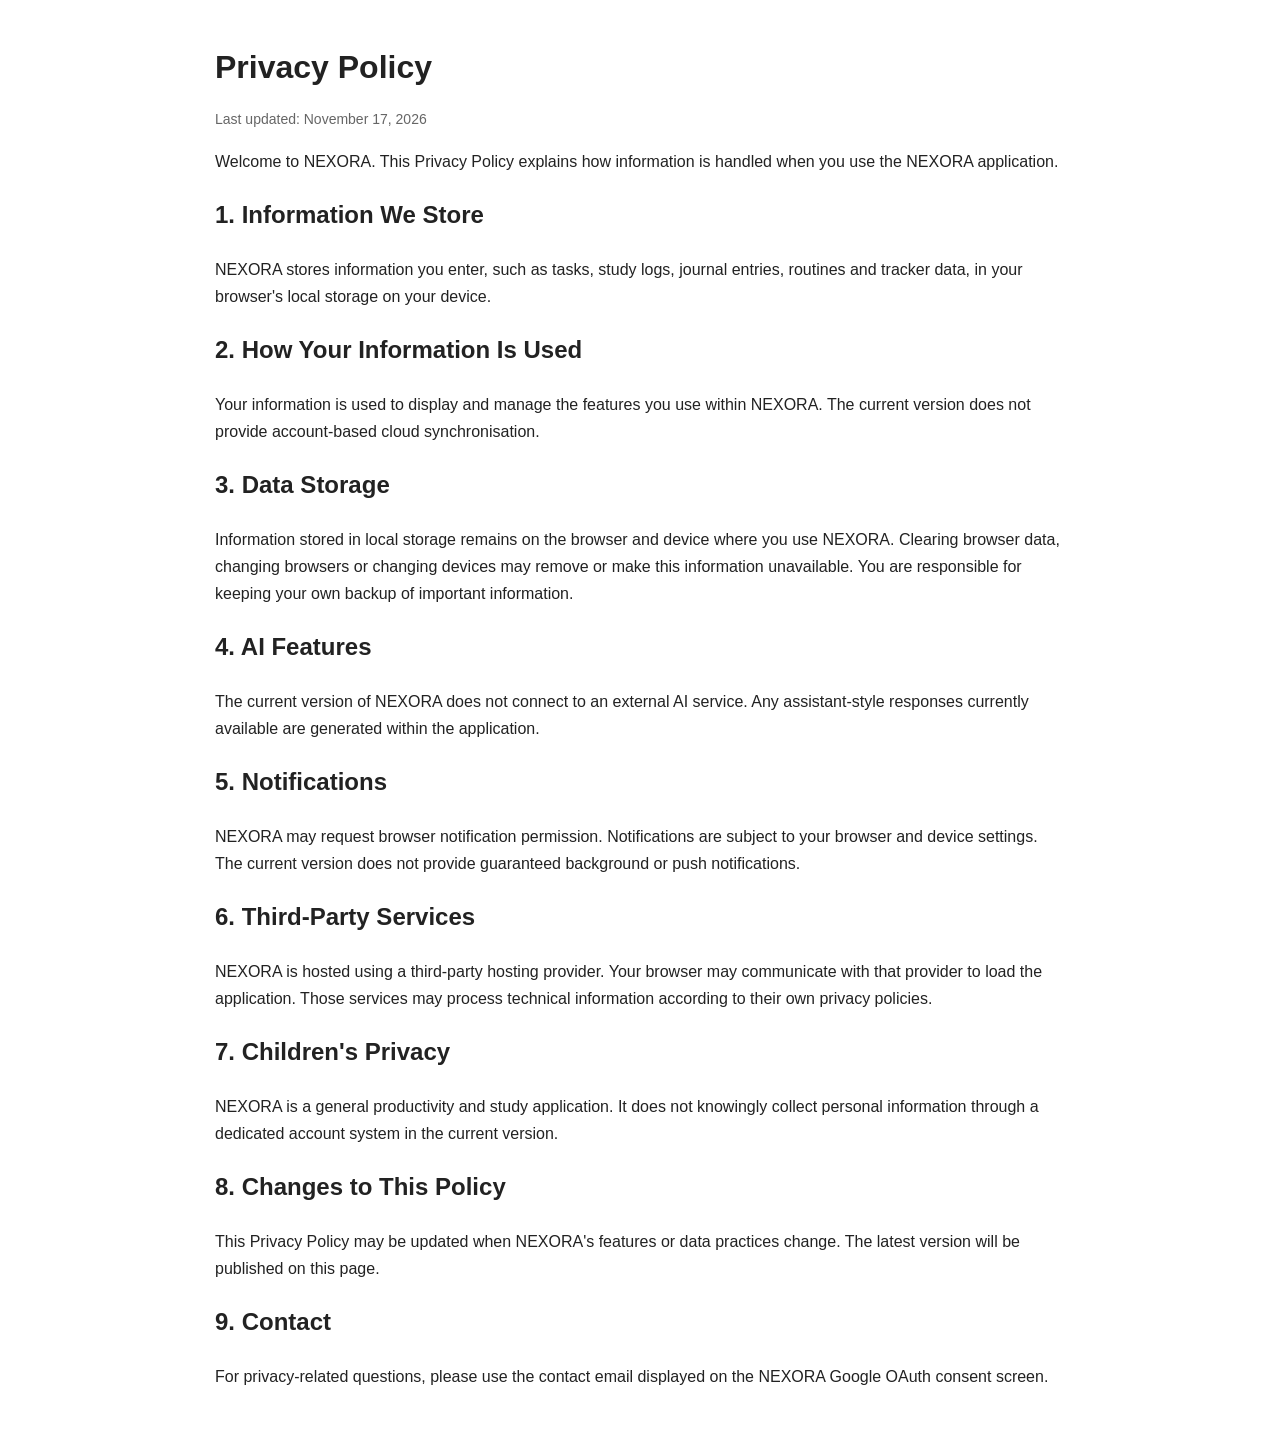
==== privacy.html @ b64c309f "Add privacy policy" ====
<!DOCTYPE html>
<html lang="en">
<head>
  <meta charset="UTF-8">
  <meta name="viewport" content="width=device-width, initial-scale=1.0">
  <title>Privacy Policy | NEXORA</title>
  <style>
    body {
      font-family: Arial, sans-serif;
      max-width: 850px;
      margin: 40px auto;
      padding: 0 20px;
      line-height: 1.7;
      color: #222;
      background: #fff;
    }
    h1, h2 { color: #222; }
    h1 { margin-bottom: 8px; }
    .updated { color: #666; font-size: 14px; }
  </style>
</head>
<body>

<h1>Privacy Policy</h1>
<p class="updated">Last updated: November 17, 2026</p>

<p>Welcome to NEXORA. This Privacy Policy explains how information is handled when you use the NEXORA application.</p>

<h2>1. Information We Store</h2>
<p>NEXORA stores information you enter, such as tasks, study logs, journal entries, routines and tracker data, in your browser's local storage on your device.</p>

<h2>2. How Your Information Is Used</h2>
<p>Your information is used to display and manage the features you use within NEXORA. The current version does not provide account-based cloud synchronisation.</p>

<h2>3. Data Storage</h2>
<p>Information stored in local storage remains on the browser and device where you use NEXORA. Clearing browser data, changing browsers or changing devices may remove or make this information unavailable. You are responsible for keeping your own backup of important information.</p>

<h2>4. AI Features</h2>
<p>The current version of NEXORA does not connect to an external AI service. Any assistant-style responses currently available are generated within the application.</p>

<h2>5. Notifications</h2>
<p>NEXORA may request browser notification permission. Notifications are subject to your browser and device settings. The current version does not provide guaranteed background or push notifications.</p>

<h2>6. Third-Party Services</h2>
<p>NEXORA is hosted using a third-party hosting provider. Your browser may communicate with that provider to load the application. Those services may process technical information according to their own privacy policies.</p>

<h2>7. Children's Privacy</h2>
<p>NEXORA is a general productivity and study application. It does not knowingly collect personal information through a dedicated account system in the current version.</p>

<h2>8. Changes to This Policy</h2>
<p>This Privacy Policy may be updated when NEXORA's features or data practices change. The latest version will be published on this page.</p>

<h2>9. Contact</h2>
<p>For privacy-related questions, please use the contact email displayed on the NEXORA Google OAuth consent screen.</p>

</body>
</html>
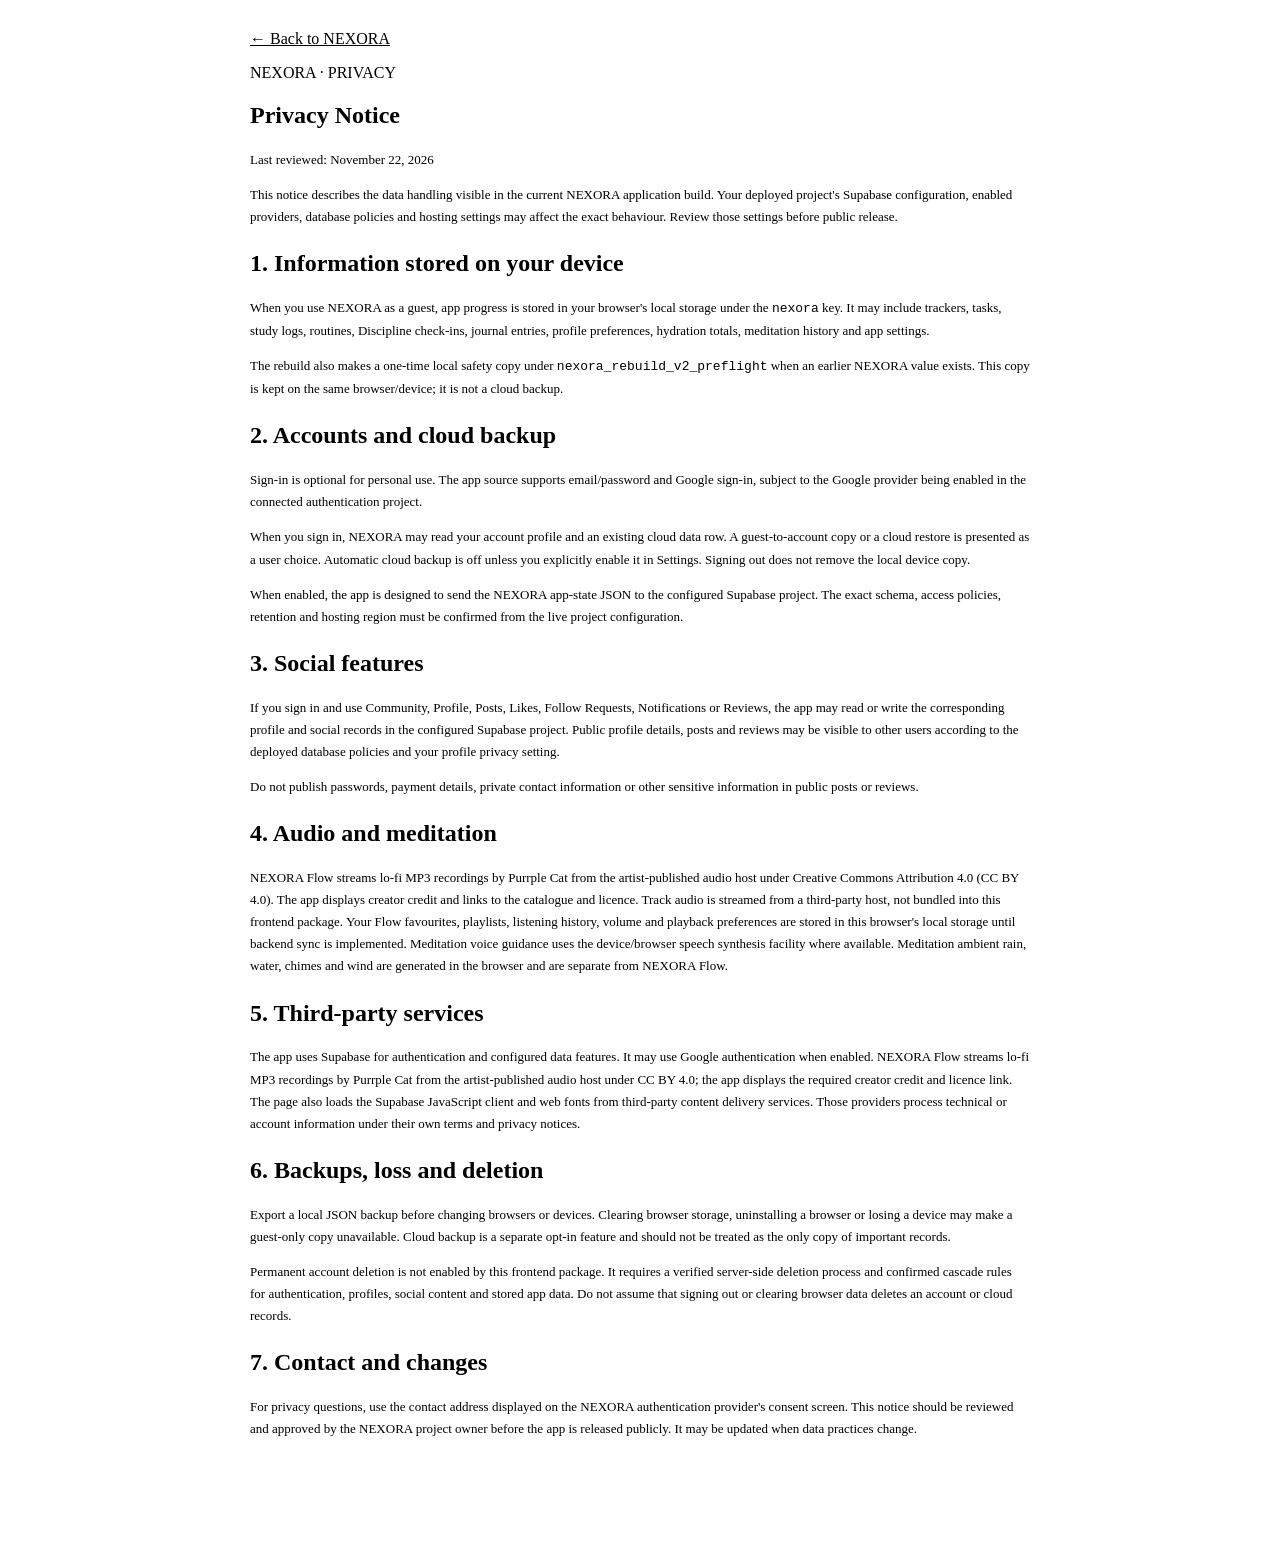
==== commit 2d590e93: "Add files via upload" ====
--- a/privacy.html
+++ b/privacy.html
@@ -1,57 +1,55 @@
-<!DOCTYPE html>
-<html lang="en">
+<!doctype html>
+<html lang="en-IN">
 <head>
-  <meta charset="UTF-8">
-  <meta name="viewport" content="width=device-width, initial-scale=1.0">
-  <title>Privacy Policy | NEXORA</title>
-  <style>
-    body {
-      font-family: Arial, sans-serif;
-      max-width: 850px;
-      margin: 40px auto;
-      padding: 0 20px;
-      line-height: 1.7;
-      color: #222;
-      background: #fff;
-    }
-    h1, h2 { color: #222; }
-    h1 { margin-bottom: 8px; }
-    .updated { color: #666; font-size: 14px; }
-  </style>
+  <meta charset="utf-8">
+  <meta name="viewport" content="width=device-width,initial-scale=1">
+  <meta name="color-scheme" content="light dark">
+  <title>Privacy Notice | NEXORA</title>
+  <link rel="stylesheet" href="./assets/nexora.css">
+  <style>.legal{max-width:780px;margin:30px auto;padding:0 18px 60px}.legal .surface-card{margin:16px 0}.legal p,.legal li{font-size:13px;line-height:1.7;color:var(--muted)}.legal h2{margin-top:22px}.legal a{color:var(--primary);text-decoration:underline}</style>
 </head>
 <body>
-
-<h1>Privacy Policy</h1>
-<p class="updated">Last updated: November 17, 2026</p>
-
-<p>Welcome to NEXORA. This Privacy Policy explains how information is handled when you use the NEXORA application.</p>
-
-<h2>1. Information We Store</h2>
-<p>NEXORA stores information you enter, such as tasks, study logs, journal entries, routines and tracker data, in your browser's local storage on your device.</p>
-
-<h2>2. How Your Information Is Used</h2>
-<p>Your information is used to display and manage the features you use within NEXORA. The current version does not provide account-based cloud synchronisation.</p>
-
-<h2>3. Data Storage</h2>
-<p>Information stored in local storage remains on the browser and device where you use NEXORA. Clearing browser data, changing browsers or changing devices may remove or make this information unavailable. You are responsible for keeping your own backup of important information.</p>
-
-<h2>4. AI Features</h2>
-<p>The current version of NEXORA does not connect to an external AI service. Any assistant-style responses currently available are generated within the application.</p>
-
-<h2>5. Notifications</h2>
-<p>NEXORA may request browser notification permission. Notifications are subject to your browser and device settings. The current version does not provide guaranteed background or push notifications.</p>
-
-<h2>6. Third-Party Services</h2>
-<p>NEXORA is hosted using a third-party hosting provider. Your browser may communicate with that provider to load the application. Those services may process technical information according to their own privacy policies.</p>
-
-<h2>7. Children's Privacy</h2>
-<p>NEXORA is a general productivity and study application. It does not knowingly collect personal information through a dedicated account system in the current version.</p>
-
-<h2>8. Changes to This Policy</h2>
-<p>This Privacy Policy may be updated when NEXORA's features or data practices change. The latest version will be published on this page.</p>
-
-<h2>9. Contact</h2>
-<p>For privacy-related questions, please use the contact email displayed on the NEXORA Google OAuth consent screen.</p>
-
+  <main class="legal">
+    <a class="text-button" href="./index.html">← Back to NEXORA</a>
+    <section class="surface-card">
+      <span class="eyebrow">NEXORA · PRIVACY</span>
+      <h1>Privacy Notice</h1>
+      <p>Last reviewed: November 22, 2026</p>
+      <p>This notice describes the data handling visible in the current NEXORA application build. Your deployed project's Supabase configuration, enabled providers, database policies and hosting settings may affect the exact behaviour. Review those settings before public release.</p>
+    </section>
+    <section class="surface-card">
+      <h2>1. Information stored on your device</h2>
+      <p>When you use NEXORA as a guest, app progress is stored in your browser's local storage under the <code>nexora</code> key. It may include trackers, tasks, study logs, routines, Discipline check-ins, journal entries, profile preferences, hydration totals, meditation history and app settings.</p>
+      <p>The rebuild also makes a one-time local safety copy under <code>nexora_rebuild_v2_preflight</code> when an earlier NEXORA value exists. This copy is kept on the same browser/device; it is not a cloud backup.</p>
+    </section>
+    <section class="surface-card">
+      <h2>2. Accounts and cloud backup</h2>
+      <p>Sign-in is optional for personal use. The app source supports email/password and Google sign-in, subject to the Google provider being enabled in the connected authentication project.</p>
+      <p>When you sign in, NEXORA may read your account profile and an existing cloud data row. A guest-to-account copy or a cloud restore is presented as a user choice. Automatic cloud backup is off unless you explicitly enable it in Settings. Signing out does not remove the local device copy.</p>
+      <p>When enabled, the app is designed to send the NEXORA app-state JSON to the configured Supabase project. The exact schema, access policies, retention and hosting region must be confirmed from the live project configuration.</p>
+    </section>
+    <section class="surface-card">
+      <h2>3. Social features</h2>
+      <p>If you sign in and use Community, Profile, Posts, Likes, Follow Requests, Notifications or Reviews, the app may read or write the corresponding profile and social records in the configured Supabase project. Public profile details, posts and reviews may be visible to other users according to the deployed database policies and your profile privacy setting.</p>
+      <p>Do not publish passwords, payment details, private contact information or other sensitive information in public posts or reviews.</p>
+    </section>
+    <section class="surface-card">
+      <h2>4. Audio and meditation</h2>
+      <p>NEXORA Flow streams lo-fi MP3 recordings by Purrple Cat from the artist-published audio host under Creative Commons Attribution 4.0 (CC BY 4.0). The app displays creator credit and links to the catalogue and licence. Track audio is streamed from a third-party host, not bundled into this frontend package. Your Flow favourites, playlists, listening history, volume and playback preferences are stored in this browser's local storage until backend sync is implemented. Meditation voice guidance uses the device/browser speech synthesis facility where available. Meditation ambient rain, water, chimes and wind are generated in the browser and are separate from NEXORA Flow.</p>
+    </section>
+    <section class="surface-card">
+      <h2>5. Third-party services</h2>
+      <p>The app uses Supabase for authentication and configured data features. It may use Google authentication when enabled. NEXORA Flow streams lo-fi MP3 recordings by Purrple Cat from the artist-published audio host under CC BY 4.0; the app displays the required creator credit and licence link. The page also loads the Supabase JavaScript client and web fonts from third-party content delivery services. Those providers process technical or account information under their own terms and privacy notices.</p>
+    </section>
+    <section class="surface-card">
+      <h2>6. Backups, loss and deletion</h2>
+      <p>Export a local JSON backup before changing browsers or devices. Clearing browser storage, uninstalling a browser or losing a device may make a guest-only copy unavailable. Cloud backup is a separate opt-in feature and should not be treated as the only copy of important records.</p>
+      <p>Permanent account deletion is not enabled by this frontend package. It requires a verified server-side deletion process and confirmed cascade rules for authentication, profiles, social content and stored app data. Do not assume that signing out or clearing browser data deletes an account or cloud records.</p>
+    </section>
+    <section class="surface-card">
+      <h2>7. Contact and changes</h2>
+      <p>For privacy questions, use the contact address displayed on the NEXORA authentication provider's consent screen. This notice should be reviewed and approved by the NEXORA project owner before the app is released publicly. It may be updated when data practices change.</p>
+    </section>
+  </main>
 </body>
 </html>
